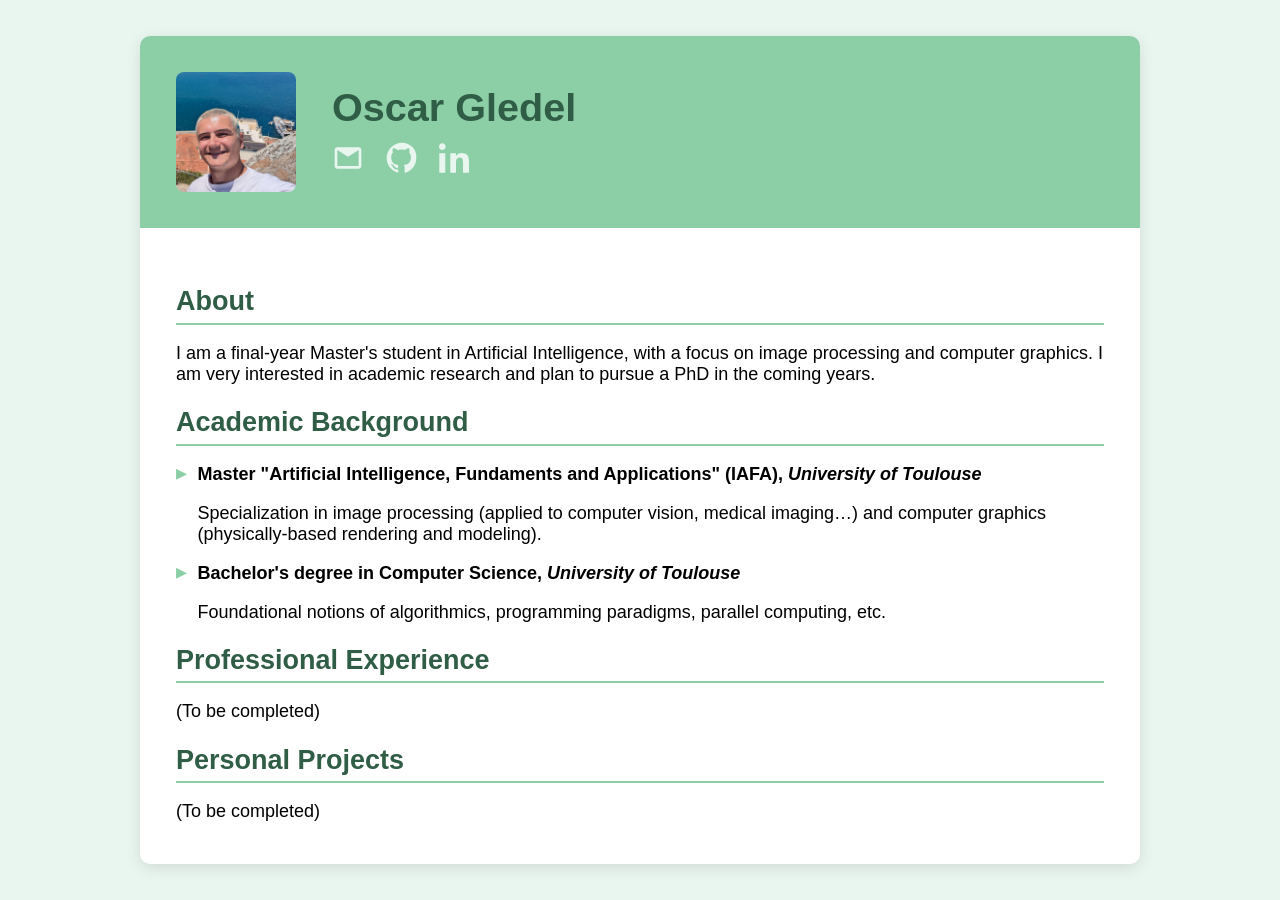
==== index.html @ e2b5e1e4 "Change SVG fill color from dark to outer-bg" ====
<!DOCTYPE html>
<html lang="fr">
<head>
  <meta charset="UTF-8" />
  <meta name="viewport" content="width=device-width, initial-scale=1.0" />
  <title>Oscar Gledel</title>

  <style>
    /* --- PALETTE --- */
    :root {
      --main: #8ccfa6;          /* vert pastel principal */
      --dark: #2f5d46;          /* vert foncé */
      --text: #333;
      --content-bg: #ffffff;    /* fond du cadre */
      --outer-bg: #e9f5ef;      /* fond extérieur */
    }

    html, body {
      height: 100%;
      margin: 0;
      padding: 0;
      font-family: "Segoe UI", Roboto, sans-serif;
      font-size: 18px;
      background: var(--outer-bg);
    }

    /* Pour mettre une IMAGE de fond à la place :
    body {
      background: url("images/background.jpg") no-repeat center/cover fixed;
    }
    */

    body {
      display: flex;
      flex-direction: column;
      min-height: 100vh;
    }

    /* --- CADRE CENTRAL --- */
    .container {
      max-width: 1000px;
      margin: 2rem auto;
      background: var(--content-bg);
      border-radius: 10px;
      box-shadow: 0 4px 15px rgba(0,0,0,0.1);
      overflow: hidden; /* fusion propre du header et du contenu */
    }

    /* --- HEADER --- */
    header {
      display: flex;
      align-items: center;
      gap: 2rem;
      padding: 2rem;
      background: var(--main);
      color: var(--dark);
    }
    
    header img {
      width: 120px;
      height: 120px;
      border-radius: 8px;
      object-fit: cover;
      flex-shrink: 0;
    }
    
    .header-info {
      display: flex;
      flex-direction: column;
      justify-content: center;
    }
    
    .header-info h1 {
      margin: 0 0 0.7rem 0;
      font-size: 2.2rem;
    }
    
    /* --- ICÔNES SOUS LE NOM --- */
    .header-icons {
      display: flex;
      gap: 1.2rem;
      align-items: center;
    }
    
    .icon svg {
      width: 32px;
      height: 32px;
      fill: var(--outer-bg);
      transition: 0.2s ease;
    }
    
    .icon:hover svg {
      transform: scale(1.12);
      fill: #1b3b2d;
    }

    /* --- MAIN --- */
    main {
      padding: 2rem;
    }

    h2 {
      color: var(--dark);
      border-bottom: 2px solid var(--main);
      padding-bottom: 0.3rem;
      margin-bottom: 1rem;
    }

    ul {
      list-style: none;
      padding-left: 0;
    }

    li {
      margin-bottom: 0.6rem;
      position: relative;
      padding-left: 1.2rem;
    }

    li::before {
      content: "▸";
      position: absolute;
      left: 0;
      top: 0;
      color: var(--main);
      font-size: 1.2rem;
      line-height: 1rem;
    }

    a {
      color: var(--dark);
      text-decoration: none;
    }
  </style>
</head>
  
<body>
  <div class="container">
    <header>
      <img src="images/portrait.jpg" alt="Photo portrait" />
    
      <div class="header-info">
        <h1>Oscar Gledel</h1>
    
        <div class="header-icons">
          <a href="mailto:ogledel@gmail.com" target="_blank" class="icon">
            <!-- ICON MAIL -->
            <svg viewBox="0 0 24 24">
              <path d="M4 4h16c1.1 0 2 .9 2 2v12c0 1.1-.9 2-2 2H4c-1.1 
              0-2-.9-2-2V6c0-1.1.9-2 2-2zm8 7L4 6v12h16V6l-8 5z" />
            </svg>
          </a>
    
          <a href="https://github.com/Oscosc" target="_blank" class="icon">
            <!-- ICON GITHUB -->
            <svg viewBox="0 0 24 24">
              <path d="M12 .5C5.7.5.5 5.7.5 12c0 5.1 3.3 9.4 7.9 
              10.9.6.1.8-.2.8-.5v-2c-3.2.7-3.9-1.5-3.9-1.5-.5-1.2-1.2-1.5-1.2-1.5-1-.7.1-.7.1-.7 
              1.1.1 1.7 1.1 1.7 1.1 1 .1.8 1.8 2.8 1.8.4-.7.6-1.5.6-2.3-2.6-.3-5.4-1.3-5.4-6 
              0-1.3.5-2.5 1.3-3.4-.2-.3-.6-1.5.1-3.2 0 0 1-.3 3.3 1.3.9-.2 1.8-.4 2.7-.4s1.8.1 
              2.7.4c2.3-1.6 3.3-1.3 3.3-1.3.7 1.7.3 2.9.1 3.2.8.9 1.3 2 
              1.3 3.4 0 4.7-2.8 5.7-5.4 6 .3.3.7 1 .7 2.1v3.1c0 .3.2.6.8.5 
              4.6-1.5 7.9-5.8 7.9-10.9C23.5 5.7 18.3.5 12 .5z" />
            </svg>
          </a>
    
          <a href="https://www.linkedin.com/in/oscar-gledel-2370302a9" target="_blank" class="icon">
            <!-- ICON LINKEDIN -->
            <svg viewBox="0 0 24 24">
              <path d="M4.98 3.5c0 1.38-1.14 2.5-2.49 
              2.5C1.14 6 0 4.88 0 3.5S1.14 1 2.49 1C3.84 1 4.98 2.12 4.98 
              3.5zM.22 8.47H4.7v14.53H.22V8.47zM8.47 8.47h4.29v1.98h.06c.6-1.1 
              2.07-2.26 4.26-2.26 4.56 0 5.4 2.84 5.4 6.53v8.28h-4.48v-7.34c0-1.75-.03-4-2.43-4-2.43 
              0-2.8 1.9-2.8 3.87v7.47H8.47V8.47z" />
            </svg>
          </a>
        </div>
      </div>
    </header>
    <main>
      <section>
        <h2>About</h2>
        <p>
          I am a final-year Master's student in Artificial Intelligence, with a focus on image processing and computer graphics.
          I am very interested in academic research and plan to pursue a PhD in the coming years.
        </p>
      </section>

      <section>
        <h2>Academic Background</h2>
        <ul>
          <li>
            <b>Master "Artificial Intelligence, Fundaments and Applications" (IAFA), <em>University of Toulouse</em></b>
            <p>Specialization in image processing (applied to computer vision, medical imaging…) and computer graphics (physically-based rendering and modeling).</p>
          </li>
          <li>
            <b>Bachelor's degree in Computer Science, <em>University of Toulouse</em></b>
            <p>Foundational notions of algorithmics, programming paradigms, parallel computing, etc.</p>
          </li>
        </ul>
      </section>

      <section>
        <h2>Professional Experience</h2>
        <p>(To be completed)</p>
      </section>

      <section>
        <h2>Personal Projects</h2>
        <p>(To be completed)</p>
      </section>
    </main>

  </div>

</body>
</html>
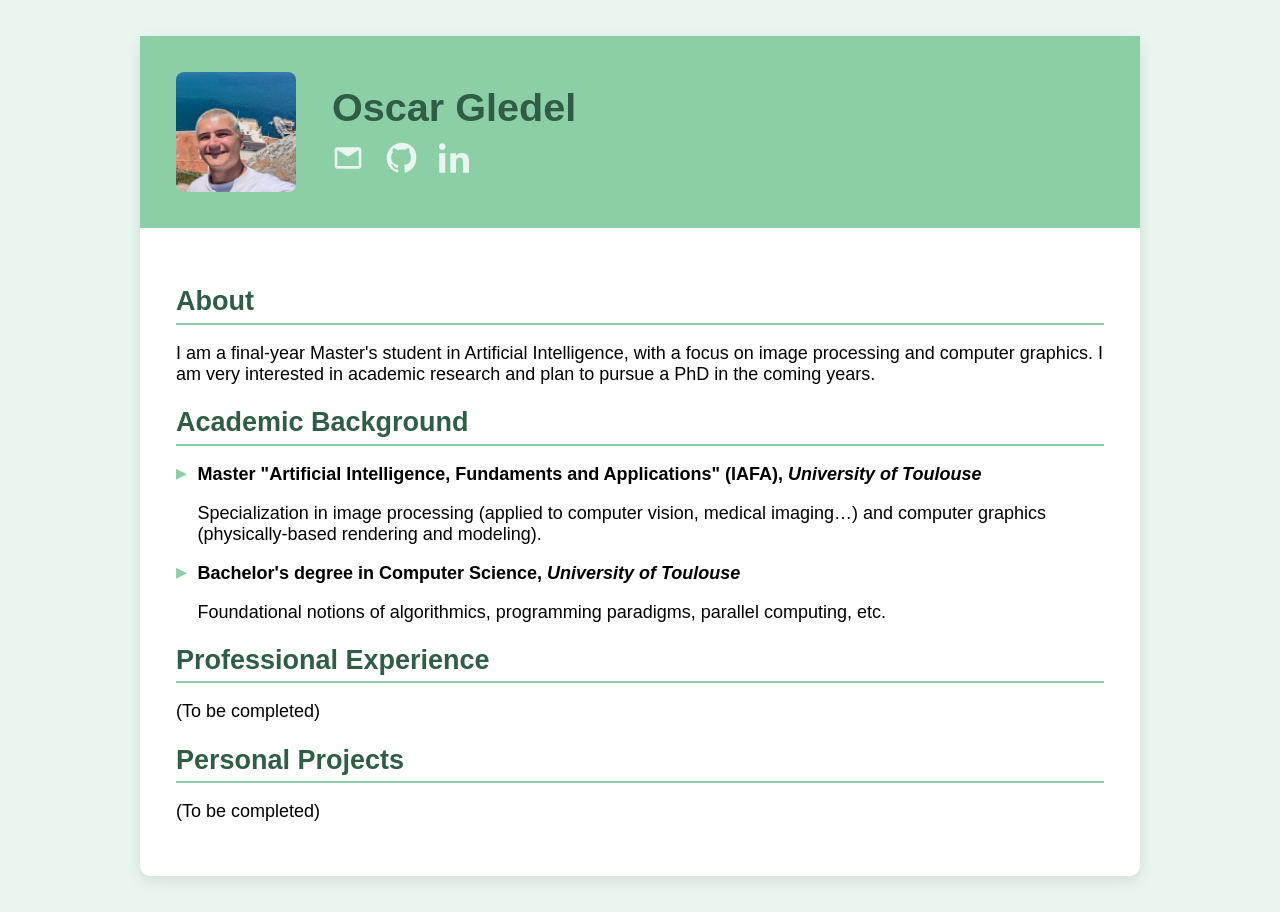
==== commit 8d69cf5c: "Adjust body height and padding for better layout Updated body styles for natural scrolling and paddi" ====
--- a/index.html
+++ b/index.html
@@ -16,34 +16,27 @@
     }
 
     html, body {
-      height: 100%;
+      height: auto;                /* important : permet le scroll naturel */
       margin: 0;
-      padding: 0;
+      padding: 1rem;               /* marge minimum autour du container */
       font-family: "Segoe UI", Roboto, sans-serif;
       font-size: 18px;
       background: var(--outer-bg);
     }
-
-    /* Pour mettre une IMAGE de fond à la place :
+    
     body {
-      background: url("images/background.jpg") no-repeat center/cover fixed;
-    }
-    */
-
-    body {
-      display: flex;
-      flex-direction: column;
-      min-height: 100vh;
-    }
-
+      display: block;              /* en mode bloc normal → scroll OK */
+    }
+    
     /* --- CADRE CENTRAL --- */
     .container {
       max-width: 1000px;
-      margin: 2rem auto;
+      width: calc(100% - 2rem);    /* assure toujours une marge visible */
+      margin: 0 auto;
       background: var(--content-bg);
       border-radius: 10px;
       box-shadow: 0 4px 15px rgba(0,0,0,0.1);
-      overflow: hidden; /* fusion propre du header et du contenu */
+      overflow: visible;           /* surtout pas hidden → coupe le scroll */
     }
 
     /* --- HEADER --- */
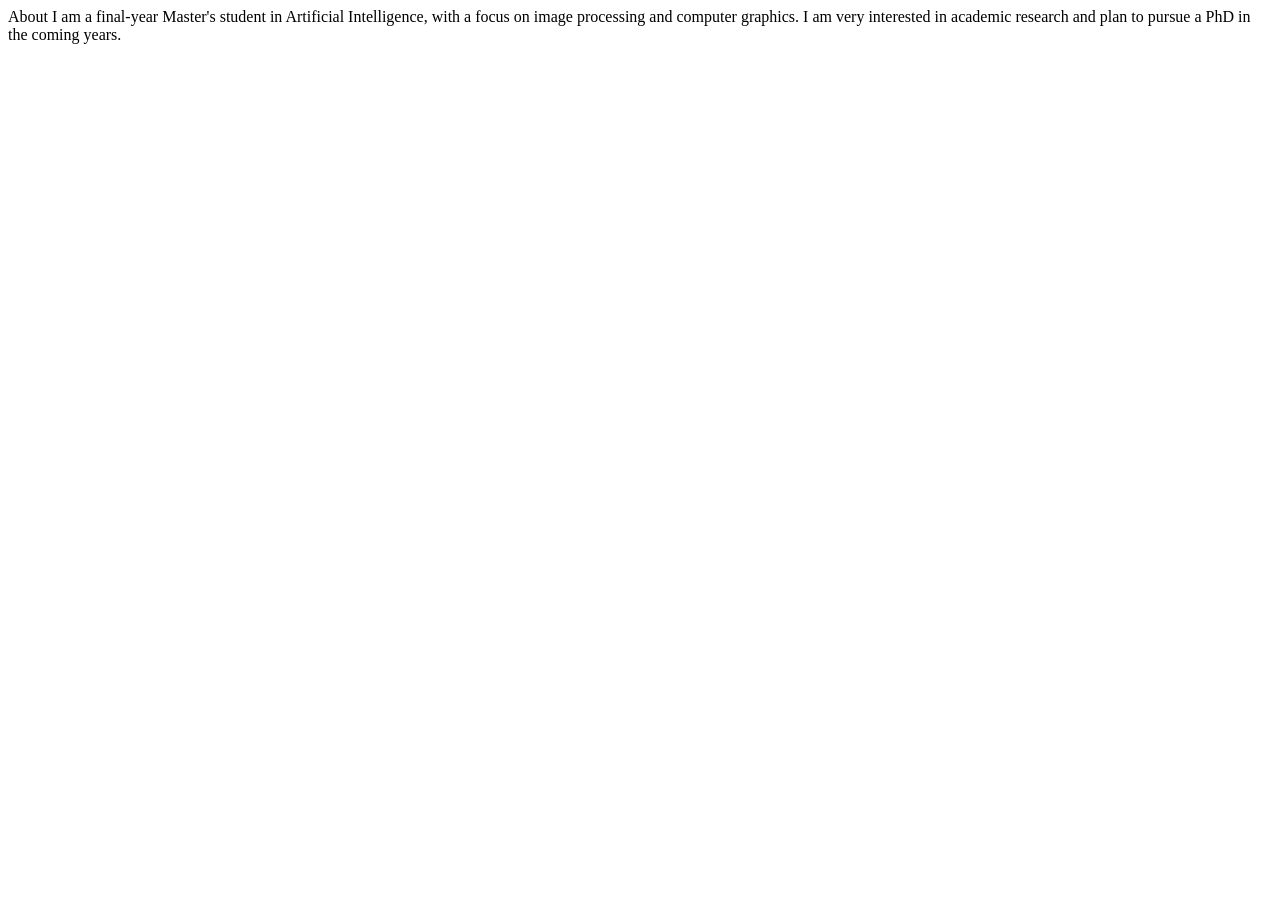
==== commit 91410822: "Refactor index.html structure and content Reorganized HTML structure and removed redundant styles." ====
--- a/index.html
+++ b/index.html
@@ -1,210 +1,14 @@
 <!DOCTYPE html>
 <html lang="fr">
-<head>
-  <meta charset="UTF-8" />
-  <meta name="viewport" content="width=device-width, initial-scale=1.0" />
-  <title>Oscar Gledel</title>
+  <head>
+    <meta charset="UTF-8" />
+    <meta name="viewport" content="width=device-width, initial-scale=1.0" />
+    <title>Oscar Gledel</title>
+  </head>
+    
+  <body>
+    About
 
-  <style>
-    /* --- PALETTE --- */
-    :root {
-      --main: #8ccfa6;          /* vert pastel principal */
-      --dark: #2f5d46;          /* vert foncé */
-      --text: #333;
-      --content-bg: #ffffff;    /* fond du cadre */
-      --outer-bg: #e9f5ef;      /* fond extérieur */
-    }
-
-    html, body {
-      height: auto;                /* important : permet le scroll naturel */
-      margin: 0;
-      padding: 1rem;               /* marge minimum autour du container */
-      font-family: "Segoe UI", Roboto, sans-serif;
-      font-size: 18px;
-      background: var(--outer-bg);
-    }
-    
-    body {
-      display: block;              /* en mode bloc normal → scroll OK */
-    }
-    
-    /* --- CADRE CENTRAL --- */
-    .container {
-      max-width: 1000px;
-      width: calc(100% - 2rem);    /* assure toujours une marge visible */
-      margin: 0 auto;
-      background: var(--content-bg);
-      border-radius: 10px;
-      box-shadow: 0 4px 15px rgba(0,0,0,0.1);
-      overflow: visible;           /* surtout pas hidden → coupe le scroll */
-    }
-
-    /* --- HEADER --- */
-    header {
-      display: flex;
-      align-items: center;
-      gap: 2rem;
-      padding: 2rem;
-      background: var(--main);
-      color: var(--dark);
-    }
-    
-    header img {
-      width: 120px;
-      height: 120px;
-      border-radius: 8px;
-      object-fit: cover;
-      flex-shrink: 0;
-    }
-    
-    .header-info {
-      display: flex;
-      flex-direction: column;
-      justify-content: center;
-    }
-    
-    .header-info h1 {
-      margin: 0 0 0.7rem 0;
-      font-size: 2.2rem;
-    }
-    
-    /* --- ICÔNES SOUS LE NOM --- */
-    .header-icons {
-      display: flex;
-      gap: 1.2rem;
-      align-items: center;
-    }
-    
-    .icon svg {
-      width: 32px;
-      height: 32px;
-      fill: var(--outer-bg);
-      transition: 0.2s ease;
-    }
-    
-    .icon:hover svg {
-      transform: scale(1.12);
-      fill: #1b3b2d;
-    }
-
-    /* --- MAIN --- */
-    main {
-      padding: 2rem;
-    }
-
-    h2 {
-      color: var(--dark);
-      border-bottom: 2px solid var(--main);
-      padding-bottom: 0.3rem;
-      margin-bottom: 1rem;
-    }
-
-    ul {
-      list-style: none;
-      padding-left: 0;
-    }
-
-    li {
-      margin-bottom: 0.6rem;
-      position: relative;
-      padding-left: 1.2rem;
-    }
-
-    li::before {
-      content: "▸";
-      position: absolute;
-      left: 0;
-      top: 0;
-      color: var(--main);
-      font-size: 1.2rem;
-      line-height: 1rem;
-    }
-
-    a {
-      color: var(--dark);
-      text-decoration: none;
-    }
-  </style>
-</head>
-  
-<body>
-  <div class="container">
-    <header>
-      <img src="images/portrait.jpg" alt="Photo portrait" />
-    
-      <div class="header-info">
-        <h1>Oscar Gledel</h1>
-    
-        <div class="header-icons">
-          <a href="mailto:ogledel@gmail.com" target="_blank" class="icon">
-            <!-- ICON MAIL -->
-            <svg viewBox="0 0 24 24">
-              <path d="M4 4h16c1.1 0 2 .9 2 2v12c0 1.1-.9 2-2 2H4c-1.1 
-              0-2-.9-2-2V6c0-1.1.9-2 2-2zm8 7L4 6v12h16V6l-8 5z" />
-            </svg>
-          </a>
-    
-          <a href="https://github.com/Oscosc" target="_blank" class="icon">
-            <!-- ICON GITHUB -->
-            <svg viewBox="0 0 24 24">
-              <path d="M12 .5C5.7.5.5 5.7.5 12c0 5.1 3.3 9.4 7.9 
-              10.9.6.1.8-.2.8-.5v-2c-3.2.7-3.9-1.5-3.9-1.5-.5-1.2-1.2-1.5-1.2-1.5-1-.7.1-.7.1-.7 
-              1.1.1 1.7 1.1 1.7 1.1 1 .1.8 1.8 2.8 1.8.4-.7.6-1.5.6-2.3-2.6-.3-5.4-1.3-5.4-6 
-              0-1.3.5-2.5 1.3-3.4-.2-.3-.6-1.5.1-3.2 0 0 1-.3 3.3 1.3.9-.2 1.8-.4 2.7-.4s1.8.1 
-              2.7.4c2.3-1.6 3.3-1.3 3.3-1.3.7 1.7.3 2.9.1 3.2.8.9 1.3 2 
-              1.3 3.4 0 4.7-2.8 5.7-5.4 6 .3.3.7 1 .7 2.1v3.1c0 .3.2.6.8.5 
-              4.6-1.5 7.9-5.8 7.9-10.9C23.5 5.7 18.3.5 12 .5z" />
-            </svg>
-          </a>
-    
-          <a href="https://www.linkedin.com/in/oscar-gledel-2370302a9" target="_blank" class="icon">
-            <!-- ICON LINKEDIN -->
-            <svg viewBox="0 0 24 24">
-              <path d="M4.98 3.5c0 1.38-1.14 2.5-2.49 
-              2.5C1.14 6 0 4.88 0 3.5S1.14 1 2.49 1C3.84 1 4.98 2.12 4.98 
-              3.5zM.22 8.47H4.7v14.53H.22V8.47zM8.47 8.47h4.29v1.98h.06c.6-1.1 
-              2.07-2.26 4.26-2.26 4.56 0 5.4 2.84 5.4 6.53v8.28h-4.48v-7.34c0-1.75-.03-4-2.43-4-2.43 
-              0-2.8 1.9-2.8 3.87v7.47H8.47V8.47z" />
-            </svg>
-          </a>
-        </div>
-      </div>
-    </header>
-    <main>
-      <section>
-        <h2>About</h2>
-        <p>
-          I am a final-year Master's student in Artificial Intelligence, with a focus on image processing and computer graphics.
-          I am very interested in academic research and plan to pursue a PhD in the coming years.
-        </p>
-      </section>
-
-      <section>
-        <h2>Academic Background</h2>
-        <ul>
-          <li>
-            <b>Master "Artificial Intelligence, Fundaments and Applications" (IAFA), <em>University of Toulouse</em></b>
-            <p>Specialization in image processing (applied to computer vision, medical imaging…) and computer graphics (physically-based rendering and modeling).</p>
-          </li>
-          <li>
-            <b>Bachelor's degree in Computer Science, <em>University of Toulouse</em></b>
-            <p>Foundational notions of algorithmics, programming paradigms, parallel computing, etc.</p>
-          </li>
-        </ul>
-      </section>
-
-      <section>
-        <h2>Professional Experience</h2>
-        <p>(To be completed)</p>
-      </section>
-
-      <section>
-        <h2>Personal Projects</h2>
-        <p>(To be completed)</p>
-      </section>
-    </main>
-
-  </div>
-
-</body>
+    I am a final-year Master's student in Artificial Intelligence, with a focus on image processing and computer graphics. I am very interested in academic research and plan to pursue a PhD in the coming years. 
+  </body>
 </html>
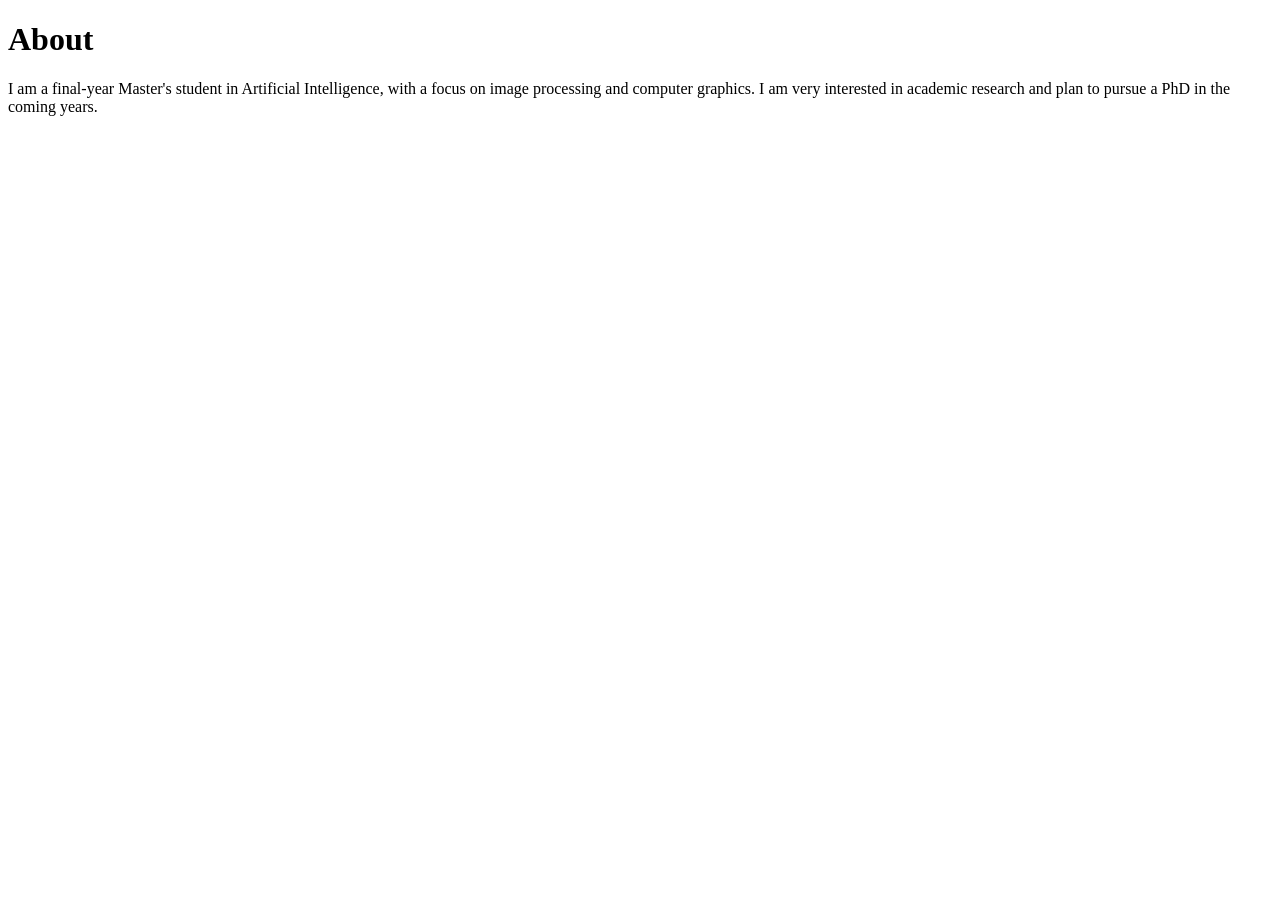
==== commit 403d1cb7: "Format About section in index.html" ====
--- a/index.html
+++ b/index.html
@@ -7,8 +7,7 @@
   </head>
     
   <body>
-    About
-
-    I am a final-year Master's student in Artificial Intelligence, with a focus on image processing and computer graphics. I am very interested in academic research and plan to pursue a PhD in the coming years. 
+    <h1>About</h1>
+    <p>I am a final-year Master's student in Artificial Intelligence, with a focus on image processing and computer graphics. I am very interested in academic research and plan to pursue a PhD in the coming years.</p>
   </body>
 </html>
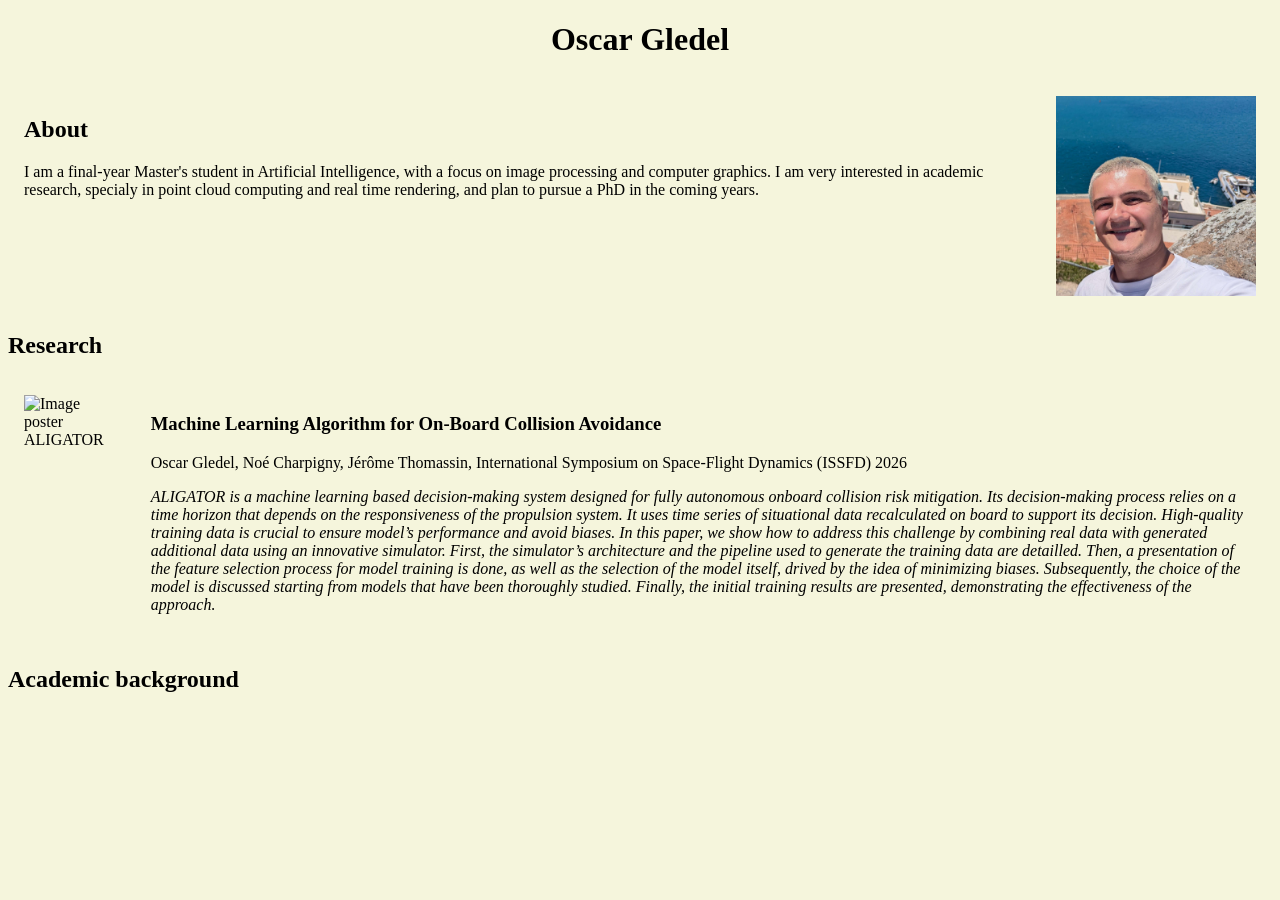
==== commit 487c84b5: "Add files via upload" ====
--- a/index.html
+++ b/index.html
@@ -1,13 +1,34 @@
-<!DOCTYPE html>
-<html lang="fr">
-  <head>
-    <meta charset="UTF-8" />
-    <meta name="viewport" content="width=device-width, initial-scale=1.0" />
-    <title>Oscar Gledel</title>
-  </head>
-    
-  <body>
-    <h1>About</h1>
-    <p>I am a final-year Master's student in Artificial Intelligence, with a focus on image processing and computer graphics. I am very interested in academic research and plan to pursue a PhD in the coming years.</p>
-  </body>
-</html>
+<!DOCTYPE html>
+<html lang="fr">
+    <head>
+        <meta charset="UTF-8" />
+        <title>Oscar Gledel</title>
+        <link rel="stylesheet" href="style.css">
+    </head>
+
+    <body style="background-color:beige;">
+        <h1>Oscar Gledel</h1>
+        <table style="width:100%">
+            <tr>
+                <td>
+                    <h2>About</h2>
+                    <p>I am a final-year Master's student in Artificial Intelligence, with a focus on image processing and computer graphics. I am very interested in academic research, specialy in point cloud computing and real time rendering, and plan to pursue a PhD in the coming years.</p>
+                </td>
+                <td><img class="portrait" src="images/portrait.jpg" alt="Photo de moi" width="300"/></td>
+            </tr>
+        </table>
+    
+        <h2>Research</h2>
+        <table style="width:100%">
+            <tr>
+                <td><img src="images/ALIGATOR.png" alt="Image poster ALIGATOR" width="200"/></td>
+                <td>
+                    <h3>Machine Learning Algorithm for On-Board Collision Avoidance</h3>
+                    <p>Oscar Gledel, Noé Charpigny, Jérôme Thomassin, International Symposium on Space-Flight Dynamics (ISSFD) 2026</p>
+                    <p><em>ALIGATOR is a machine learning based decision-making system designed for fully autonomous onboard collision risk mitigation. Its decision-making process relies on a time horizon that depends on the responsiveness of the propulsion system. It uses time series of situational data recalculated on board to support its decision. High-quality training data is crucial to ensure model’s performance and avoid biases. In this paper, we show how to address this challenge by combining real data with generated additional data using an innovative simulator. First, the simulator’s architecture and the pipeline used to generate the training data are detailled. Then, a presentation of the feature selection process for model training is done, as well as the selection of the model itself, drived by the idea of minimizing biases. Subsequently, the choice of the model is discussed starting from models that have been thoroughly studied. Finally, the initial training results are presented, demonstrating the effectiveness of the approach.</em></p>
+                </td>
+            </tr>
+        </table>
+
+        <h2>Academic background</h2>
+    </body>
--- a/style.css
+++ b/style.css
@@ -0,0 +1,18 @@
+h1 {
+	text-align: center;
+}
+
+.portrait {
+    width: 200px;
+    height: 200px;
+    display: block;
+    margin: auto;
+    object-fit: cover;
+}
+
+table, th, td {
+    padding: 15px;
+    border: 1px solid beige;
+    border-collapse: collapse;
+    vertical-align: top;
+  }
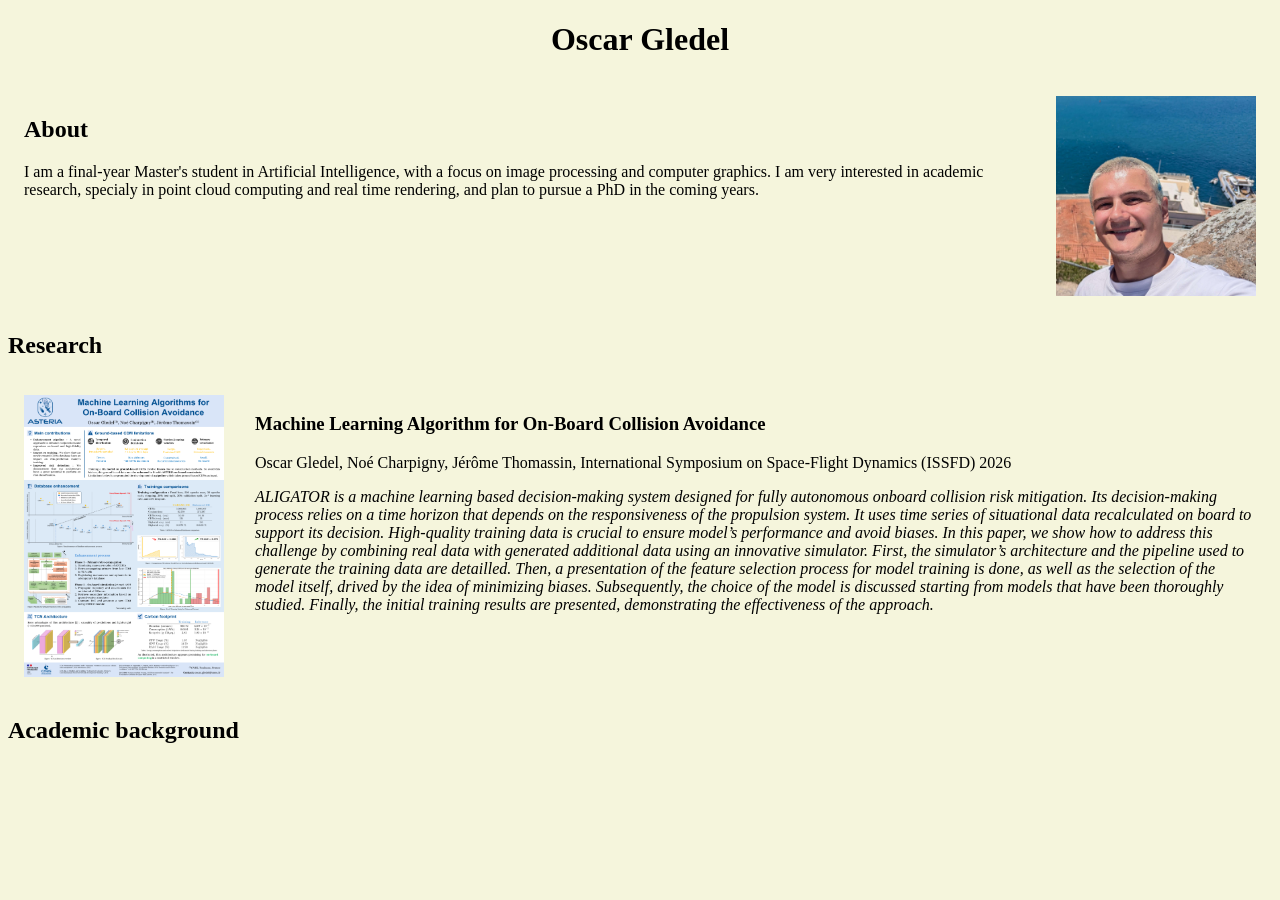
==== commit 6b052d35: "Add Google site verification meta tag" ====
--- a/index.html
+++ b/index.html
@@ -2,6 +2,7 @@
 <html lang="fr">
     <head>
         <meta charset="UTF-8" />
+        <meta name="google-site-verification" content="-eXKPqcyYfD75wwFs9-4VSYNsAuNYetoJlz7FxKq3cU" />
         <title>Oscar Gledel</title>
         <link rel="stylesheet" href="style.css">
     </head>
@@ -31,4 +32,4 @@
         </table>
 
         <h2>Academic background</h2>
-    </body>+    </body>
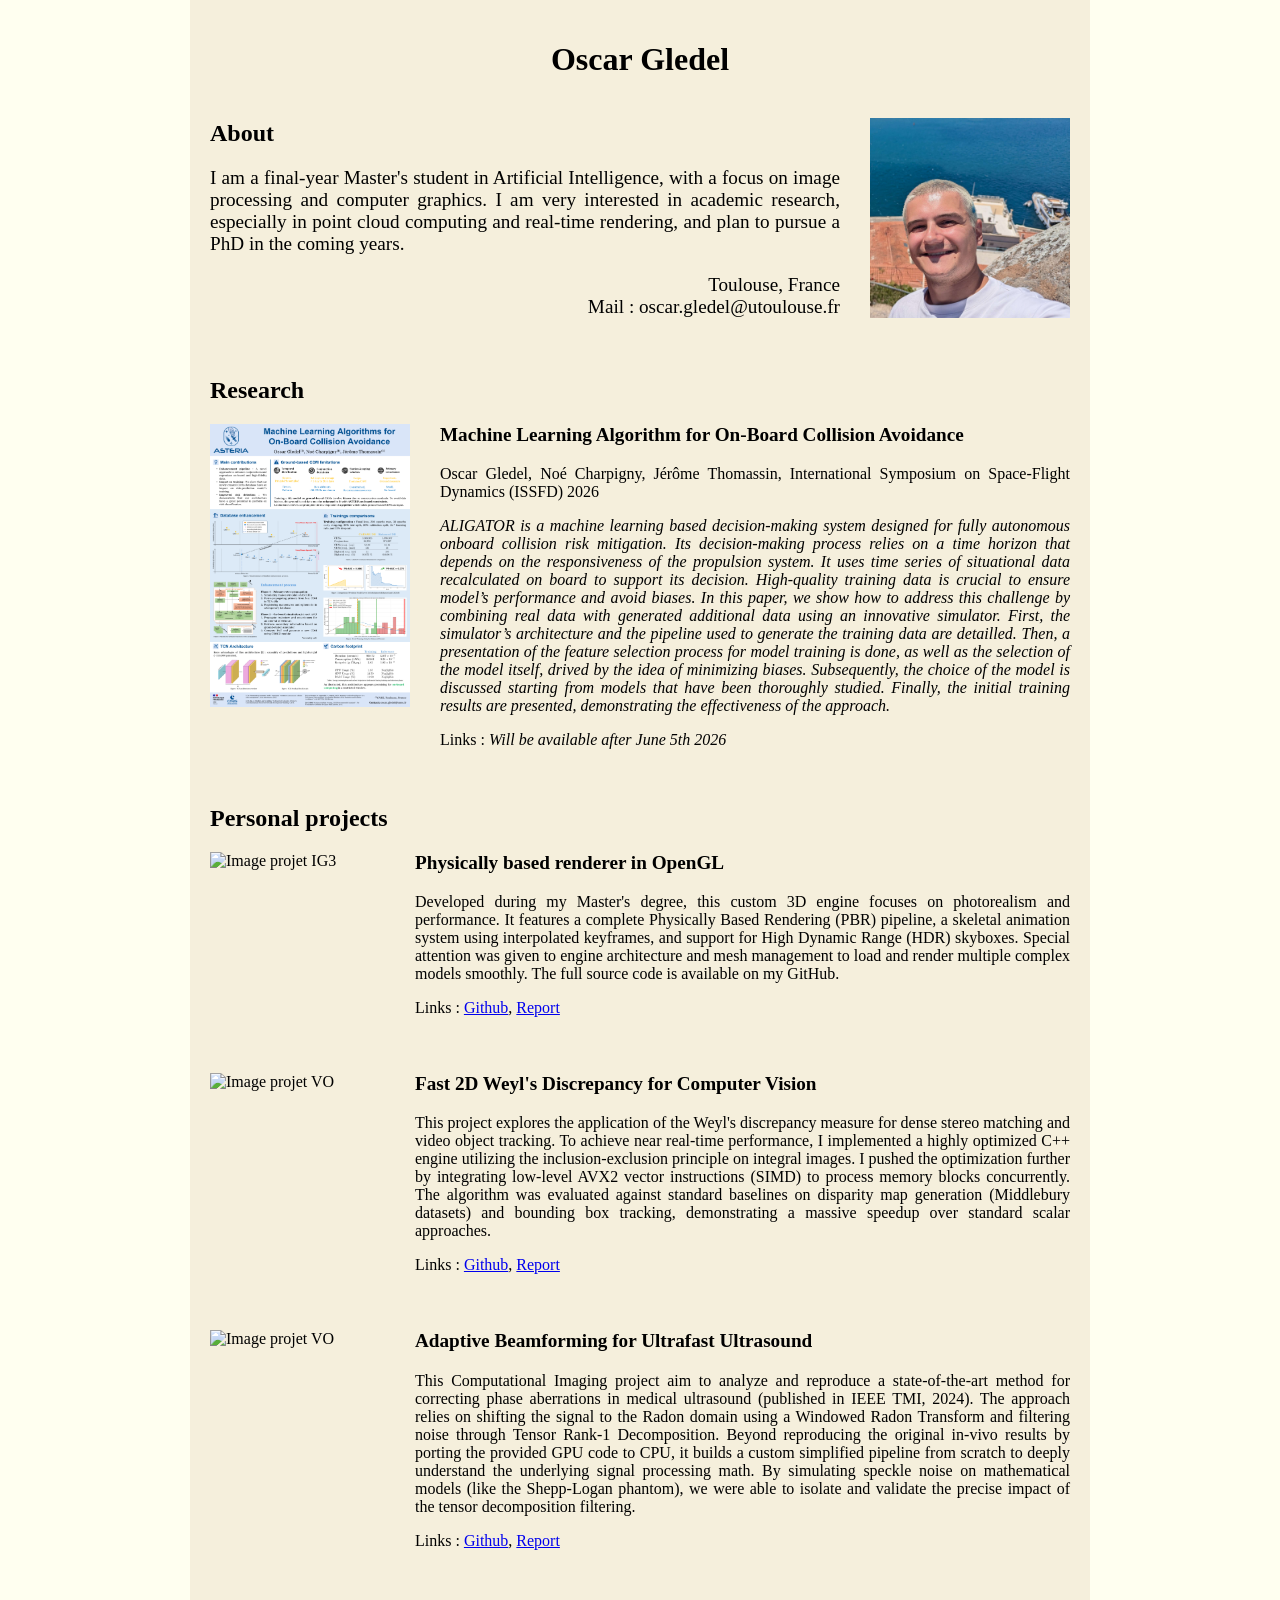
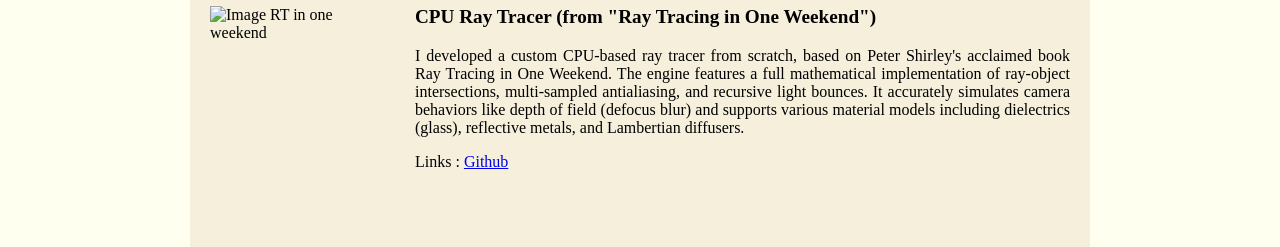
==== commit 445d4138: "Add files via upload" ====
--- a/index.html
+++ b/index.html
@@ -2,34 +2,69 @@
 <html lang="fr">
     <head>
         <meta charset="UTF-8" />
-        <meta name="google-site-verification" content="-eXKPqcyYfD75wwFs9-4VSYNsAuNYetoJlz7FxKq3cU" />
         <title>Oscar Gledel</title>
         <link rel="stylesheet" href="style.css">
     </head>
 
-    <body style="background-color:beige;">
-        <h1>Oscar Gledel</h1>
-        <table style="width:100%">
-            <tr>
-                <td>
+    <body>
+        <main class="container">
+            <h1>Oscar Gledel</h1>
+            
+            <div class="row align-center">
+                <div class="text-content">
                     <h2>About</h2>
-                    <p>I am a final-year Master's student in Artificial Intelligence, with a focus on image processing and computer graphics. I am very interested in academic research, specialy in point cloud computing and real time rendering, and plan to pursue a PhD in the coming years.</p>
-                </td>
-                <td><img class="portrait" src="images/portrait.jpg" alt="Photo de moi" width="300"/></td>
-            </tr>
-        </table>
-    
-        <h2>Research</h2>
-        <table style="width:100%">
-            <tr>
-                <td><img src="images/ALIGATOR.png" alt="Image poster ALIGATOR" width="200"/></td>
-                <td>
-                    <h3>Machine Learning Algorithm for On-Board Collision Avoidance</h3>
+                    <p class="about">I am a final-year Master's student in Artificial Intelligence, with a focus on image processing and computer graphics. I am very interested in academic research, especially in point cloud computing and real-time rendering, and plan to pursue a PhD in the coming years.</p>
+                    <p class="contact">Toulouse, France<br>Mail : oscar.gledel@utoulouse.fr</p>
+                </div>
+                <img class="portrait" src="images/portrait.jpg" alt="Photo de moi"/>
+            </div>
+        
+            <h2>Research</h2>
+            <div class="row">
+                <img class="poster" src="images/ALIGATOR.png" alt="Image poster ALIGATOR"/>
+                <div class="text-content">
+                    <p class="text-title">Machine Learning Algorithm for On-Board Collision Avoidance<p>
                     <p>Oscar Gledel, Noé Charpigny, Jérôme Thomassin, International Symposium on Space-Flight Dynamics (ISSFD) 2026</p>
                     <p><em>ALIGATOR is a machine learning based decision-making system designed for fully autonomous onboard collision risk mitigation. Its decision-making process relies on a time horizon that depends on the responsiveness of the propulsion system. It uses time series of situational data recalculated on board to support its decision. High-quality training data is crucial to ensure model’s performance and avoid biases. In this paper, we show how to address this challenge by combining real data with generated additional data using an innovative simulator. First, the simulator’s architecture and the pipeline used to generate the training data are detailled. Then, a presentation of the feature selection process for model training is done, as well as the selection of the model itself, drived by the idea of minimizing biases. Subsequently, the choice of the model is discussed starting from models that have been thoroughly studied. Finally, the initial training results are presented, demonstrating the effectiveness of the approach.</em></p>
-                </td>
-            </tr>
-        </table>
+                    <p>Links : <em>Will be available after June 5th 2026</em></p>
+                </div>
+            </div>
+    
+            <h2>Personal projects</h2>
+            <div class="row">
+                <img class="project-cover" src="images/helmet_day.png" alt="Image projet IG3"/>
+                <div class="text-content">
+                    <p class="text-title">Physically based renderer in OpenGL</p>
+                    <p>Developed during my Master's degree, this custom 3D engine focuses on photorealism and performance. It features a complete Physically Based Rendering (PBR) pipeline, a skeletal animation system using interpolated keyframes, and support for High Dynamic Range (HDR) skyboxes. Special attention was given to engine architecture and mesh management to load and render multiple complex models smoothly. The full source code is available on my GitHub.</p>
+                    <p>Links : <a href="https://github.com/Oscosc/ProjectOpenGL" target="_blank">Github</a>, <a href="documents/Rapport_Projet_IG3.pdf" target="_blank">Report</a></p>
+                </div>
+            </div>
 
-        <h2>Academic background</h2>
-    </body>
+            <div class="row">
+                <img class="project-cover" src="images/disp2_LRCC.png" alt="Image projet VO"/>
+                <div class="text-content">
+                    <p class="text-title">Fast 2D Weyl's Discrepancy for Computer Vision</p>
+                    <p>This project explores the application of the Weyl's discrepancy measure for dense stereo matching and video object tracking. To achieve near real-time performance, I implemented a highly optimized C++ engine utilizing the inclusion-exclusion principle on integral images. I pushed the optimization further by integrating low-level AVX2 vector instructions (SIMD) to process memory blocks concurrently. The algorithm was evaluated against standard baselines on disparity map generation (Middlebury datasets) and bounding box tracking, demonstrating a massive speedup over standard scalar approaches.</p>
+                    <p>Links : <a href="https://github.com/Oscosc/Projet-VO-2026" target="_blank">Github</a>, <a href="documents/Rapport_Projet_VO_2026.pdf" target="_blank">Report</a></p>
+                </div>
+            </div>
+
+            <div class="row">
+                <img class="project-cover" src="images/Figure_extracted_CPU.png" alt="Image projet VO"/>
+                <div class="text-content">
+                    <p class="text-title">Adaptive Beamforming for Ultrafast Ultrasound</p>
+                    <p>This Computational Imaging project aim to analyze and reproduce a state-of-the-art method for correcting phase aberrations in medical ultrasound (published in IEEE TMI, 2024). The approach relies on shifting the signal to the Radon domain using a Windowed Radon Transform and filtering noise through Tensor Rank-1 Decomposition. Beyond reproducing the original in-vivo results by porting the provided GPU code to CPU, it builds a custom simplified pipeline from scratch to deeply understand the underlying signal processing math. By simulating speckle noise on mathematical models (like the Shepp-Logan phantom), we were able to isolate and validate the precise impact of the tensor decomposition filtering.</p>
+                    <p>Links : <a href="https://github.com/Oscosc/Projet-TSAI-2025" target="_blank">Github</a>, <a href="documents/Rapport_Projet_TSAI.pdf" target="_blank">Report</a></p>
+                </div>
+            </div>
+
+            <div class="row">
+                <img class="project-cover" src="images/bookOne.png" alt="Image RT in one weekend"/>
+                <div class="text-content">
+                    <p class="text-title">CPU Ray Tracer (from "Ray Tracing in One Weekend")</p>
+                    <p>I developed a custom CPU-based ray tracer from scratch, based on Peter Shirley's acclaimed book Ray Tracing in One Weekend. The engine features a full mathematical implementation of ray-object intersections, multi-sampled antialiasing, and recursive light bounces. It accurately simulates camera behaviors like depth of field (defocus blur) and supports various material models including dielectrics (glass), reflective metals, and Lambertian diffusers.</p>
+                    <p>Links : <a href="https://github.com/Oscosc/Raytracing-in-one-weekend" target="_blank">Github</a></p>
+                </div>
+            </div>
+        </main>
+    </body>
--- a/style.css
+++ b/style.css
@@ -1,18 +1,68 @@
+body {
+    background-color:ivory;
+    margin: 0;
+}
+
+.container {
+    max-width: 900px;
+    margin: 0 auto;
+    padding: 20px;
+
+    background-color: rgb(245, 239, 220);
+
+    min-height: 100vh; 
+    box-sizing: border-box;
+}
+
 h1 {
-	text-align: center;
+    text-align: center;
+}
+
+.row {
+    display: flex;
+    gap: 30px;
+    margin-bottom: 40px;
+}
+
+.align-center {
+    align-items: center;
+}
+
+.text-content {
+    flex: 1;
+    text-align: justify;
+}
+
+.about {
+    font-size: larger;
+}
+
+.contact {
+    font-size: larger;
+    text-align: right;
 }
 
 .portrait {
     width: 200px;
     height: 200px;
     display: block;
-    margin: auto;
     object-fit: cover;
 }
 
-table, th, td {
-    padding: 15px;
-    border: 1px solid beige;
-    border-collapse: collapse;
-    vertical-align: top;
-  }+.poster {
+    width: 200px;
+    height: 283px;
+}
+
+.text-title {
+    margin-top: 0;
+    font-size: larger;
+    font-weight: bold;
+}
+
+.project-cover {
+    width: 175px;
+    height: 175px;
+    display: block;
+    object-fit: cover;
+}
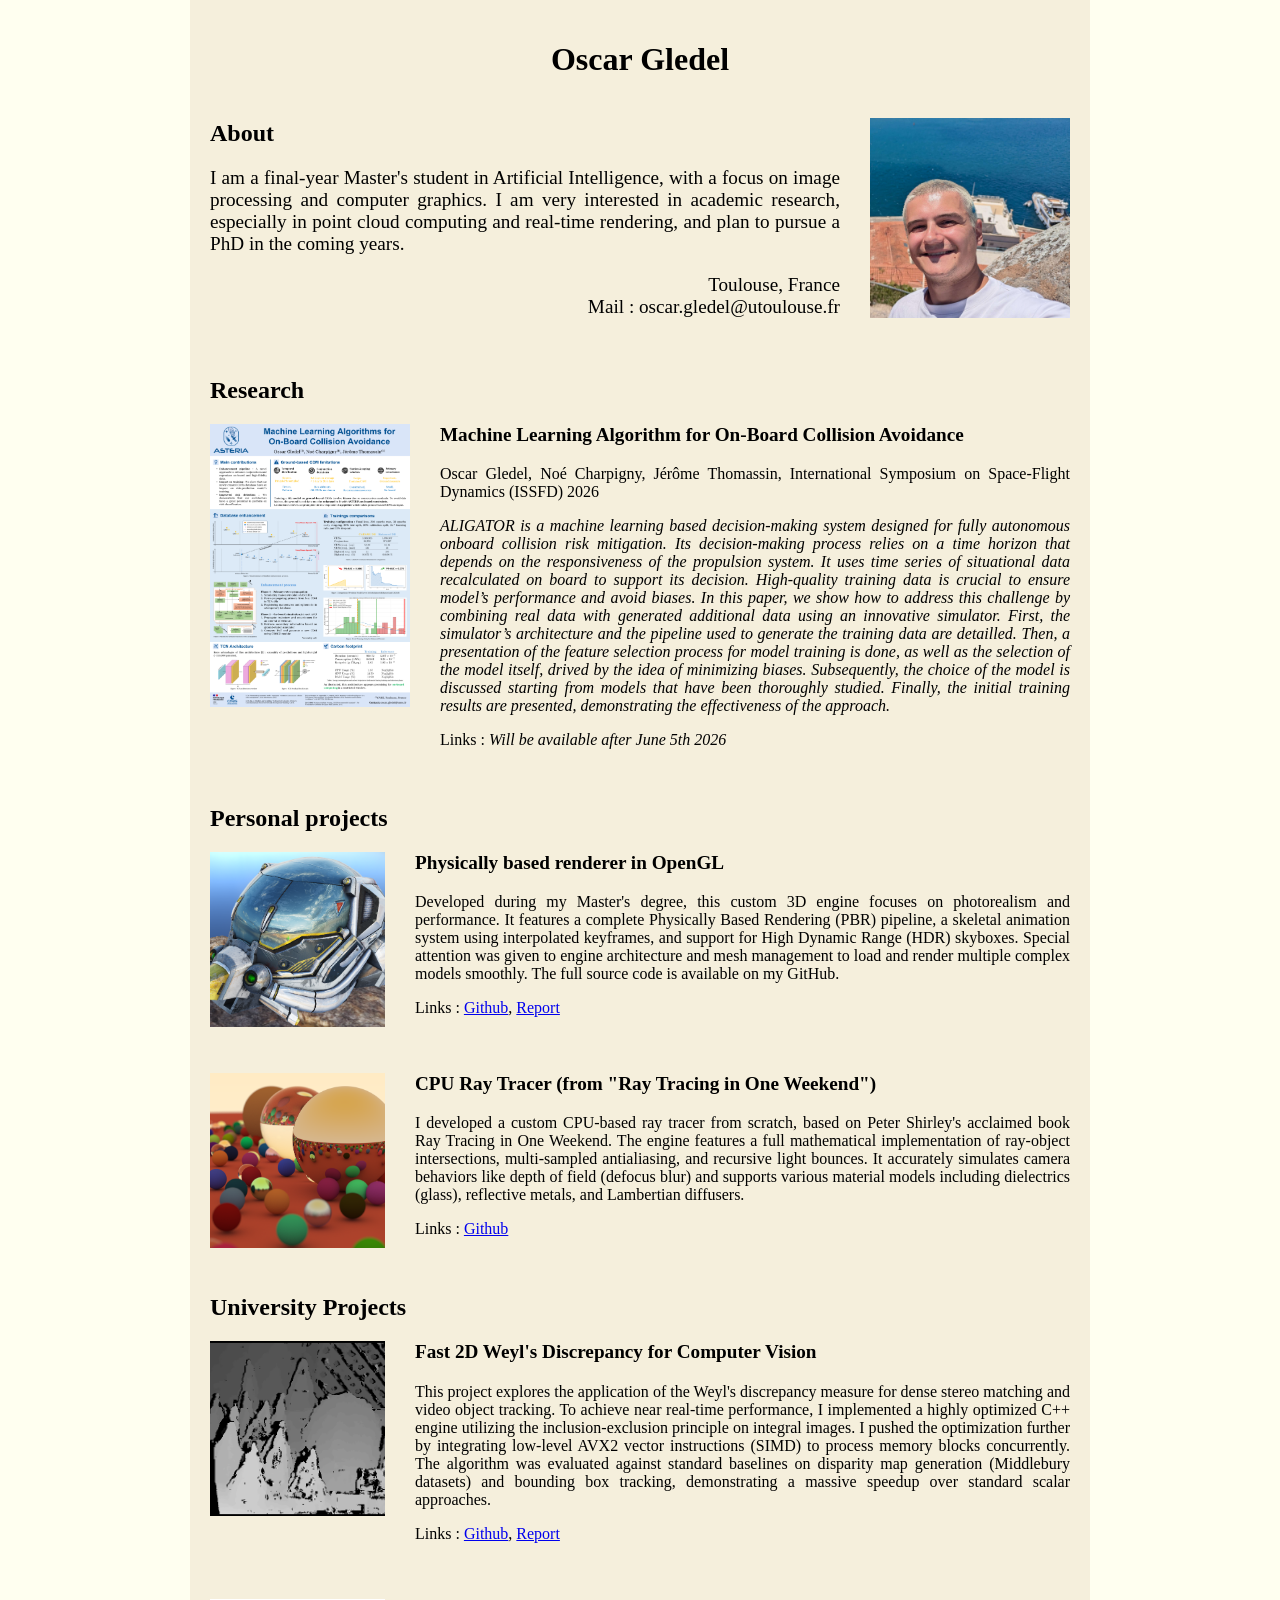
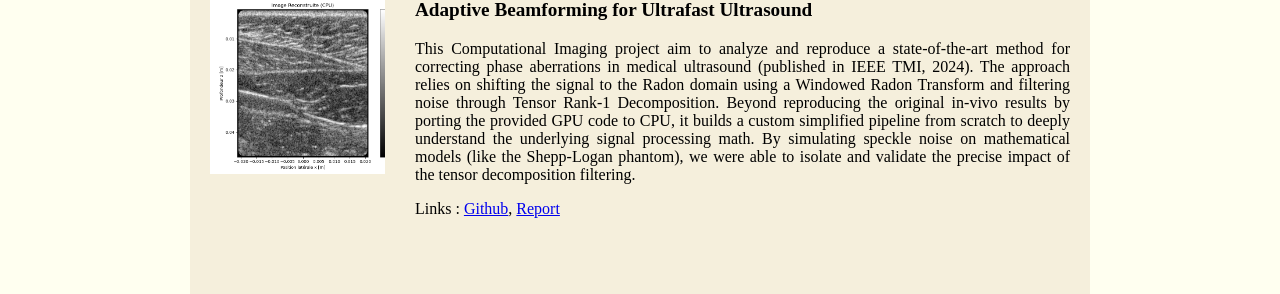
==== commit d660a5e7: "Add files via upload" ====
--- a/index.html
+++ b/index.html
@@ -29,8 +29,9 @@
                     <p>Links : <em>Will be available after June 5th 2026</em></p>
                 </div>
             </div>
-    
+
             <h2>Personal projects</h2>
+
             <div class="row">
                 <img class="project-cover" src="images/helmet_day.png" alt="Image projet IG3"/>
                 <div class="text-content">
@@ -39,6 +40,17 @@
                     <p>Links : <a href="https://github.com/Oscosc/ProjectOpenGL" target="_blank">Github</a>, <a href="documents/Rapport_Projet_IG3.pdf" target="_blank">Report</a></p>
                 </div>
             </div>
+
+            <div class="row">
+                <img class="project-cover" src="images/bookOne.png" alt="Image RT in one weekend"/>
+                <div class="text-content">
+                    <p class="text-title">CPU Ray Tracer (from "Ray Tracing in One Weekend")</p>
+                    <p>I developed a custom CPU-based ray tracer from scratch, based on Peter Shirley's acclaimed book Ray Tracing in One Weekend. The engine features a full mathematical implementation of ray-object intersections, multi-sampled antialiasing, and recursive light bounces. It accurately simulates camera behaviors like depth of field (defocus blur) and supports various material models including dielectrics (glass), reflective metals, and Lambertian diffusers.</p>
+                    <p>Links : <a href="https://github.com/Oscosc/Raytracing-in-one-weekend" target="_blank">Github</a></p>
+                </div>
+            </div>
+    
+            <h2>University Projects</h2>
 
             <div class="row">
                 <img class="project-cover" src="images/disp2_LRCC.png" alt="Image projet VO"/>
@@ -57,14 +69,5 @@
                     <p>Links : <a href="https://github.com/Oscosc/Projet-TSAI-2025" target="_blank">Github</a>, <a href="documents/Rapport_Projet_TSAI.pdf" target="_blank">Report</a></p>
                 </div>
             </div>
-
-            <div class="row">
-                <img class="project-cover" src="images/bookOne.png" alt="Image RT in one weekend"/>
-                <div class="text-content">
-                    <p class="text-title">CPU Ray Tracer (from "Ray Tracing in One Weekend")</p>
-                    <p>I developed a custom CPU-based ray tracer from scratch, based on Peter Shirley's acclaimed book Ray Tracing in One Weekend. The engine features a full mathematical implementation of ray-object intersections, multi-sampled antialiasing, and recursive light bounces. It accurately simulates camera behaviors like depth of field (defocus blur) and supports various material models including dielectrics (glass), reflective metals, and Lambertian diffusers.</p>
-                    <p>Links : <a href="https://github.com/Oscosc/Raytracing-in-one-weekend" target="_blank">Github</a></p>
-                </div>
-            </div>
         </main>
     </body>
